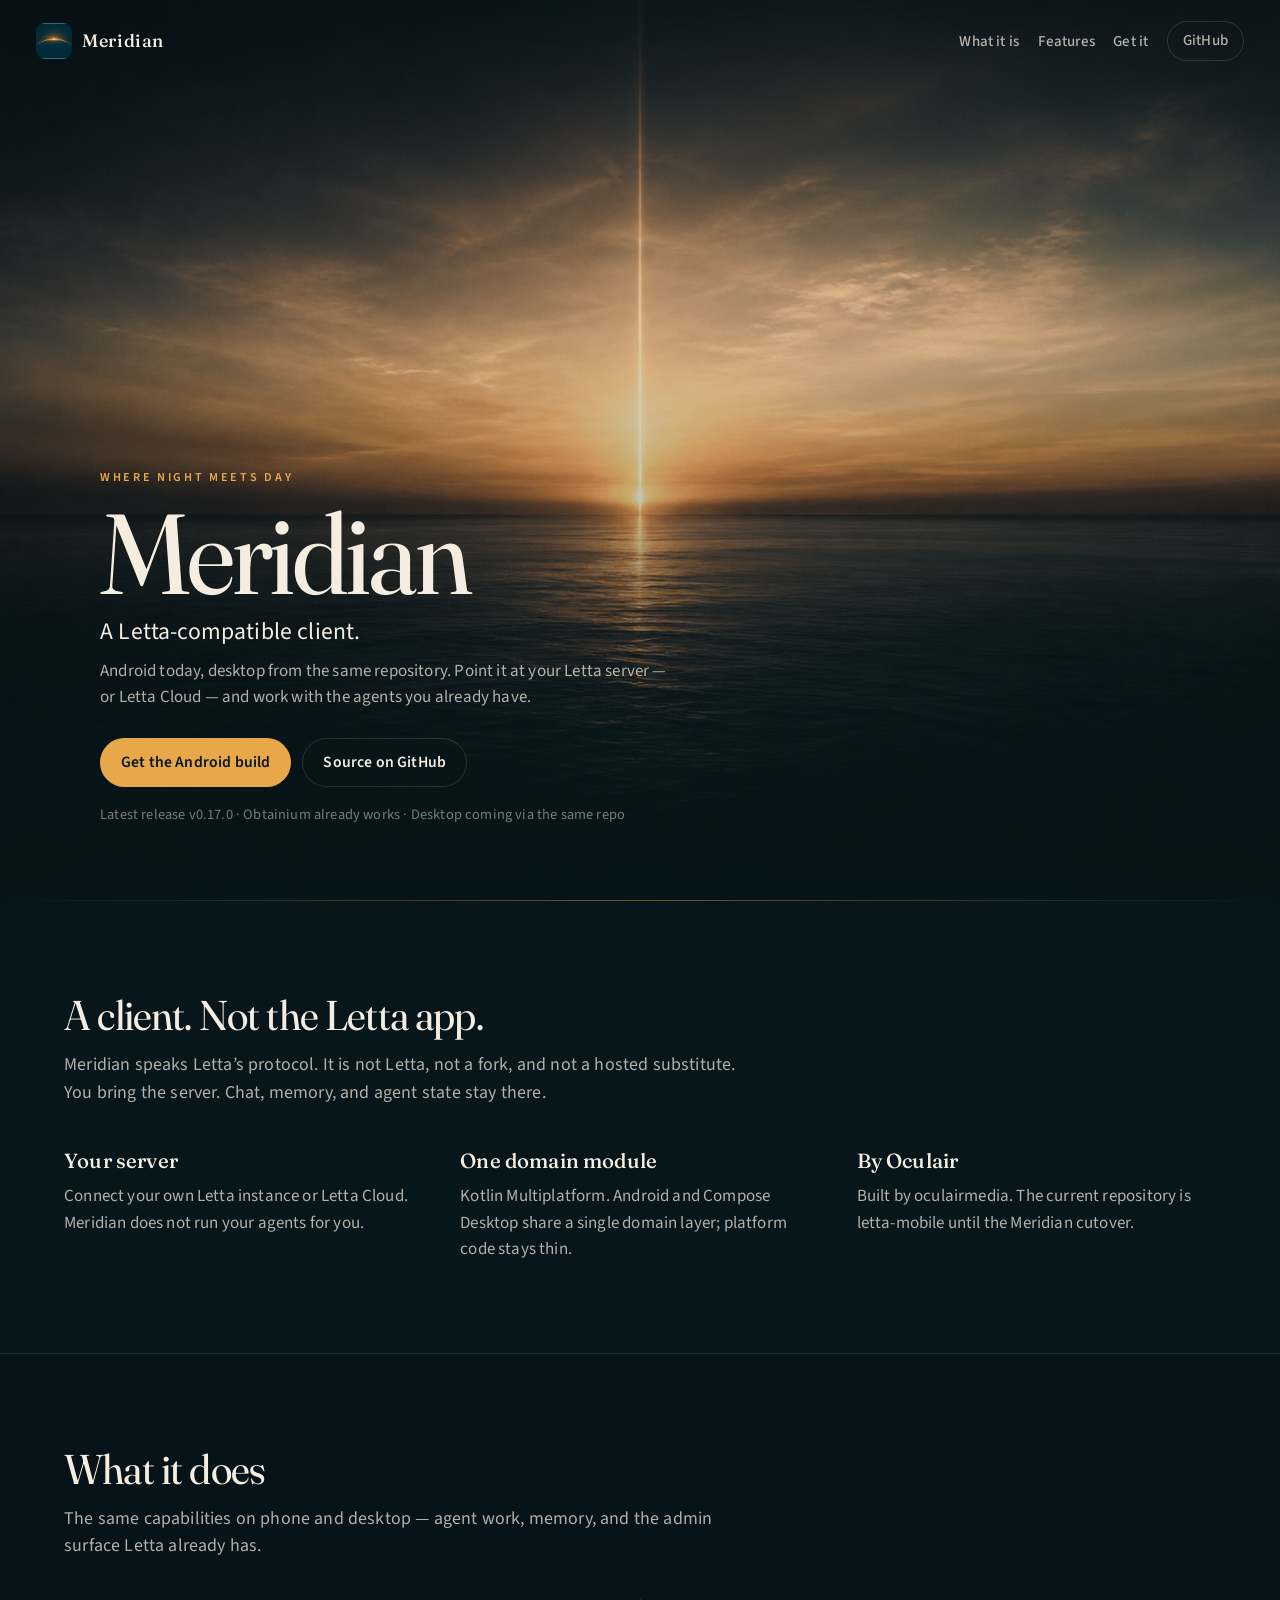
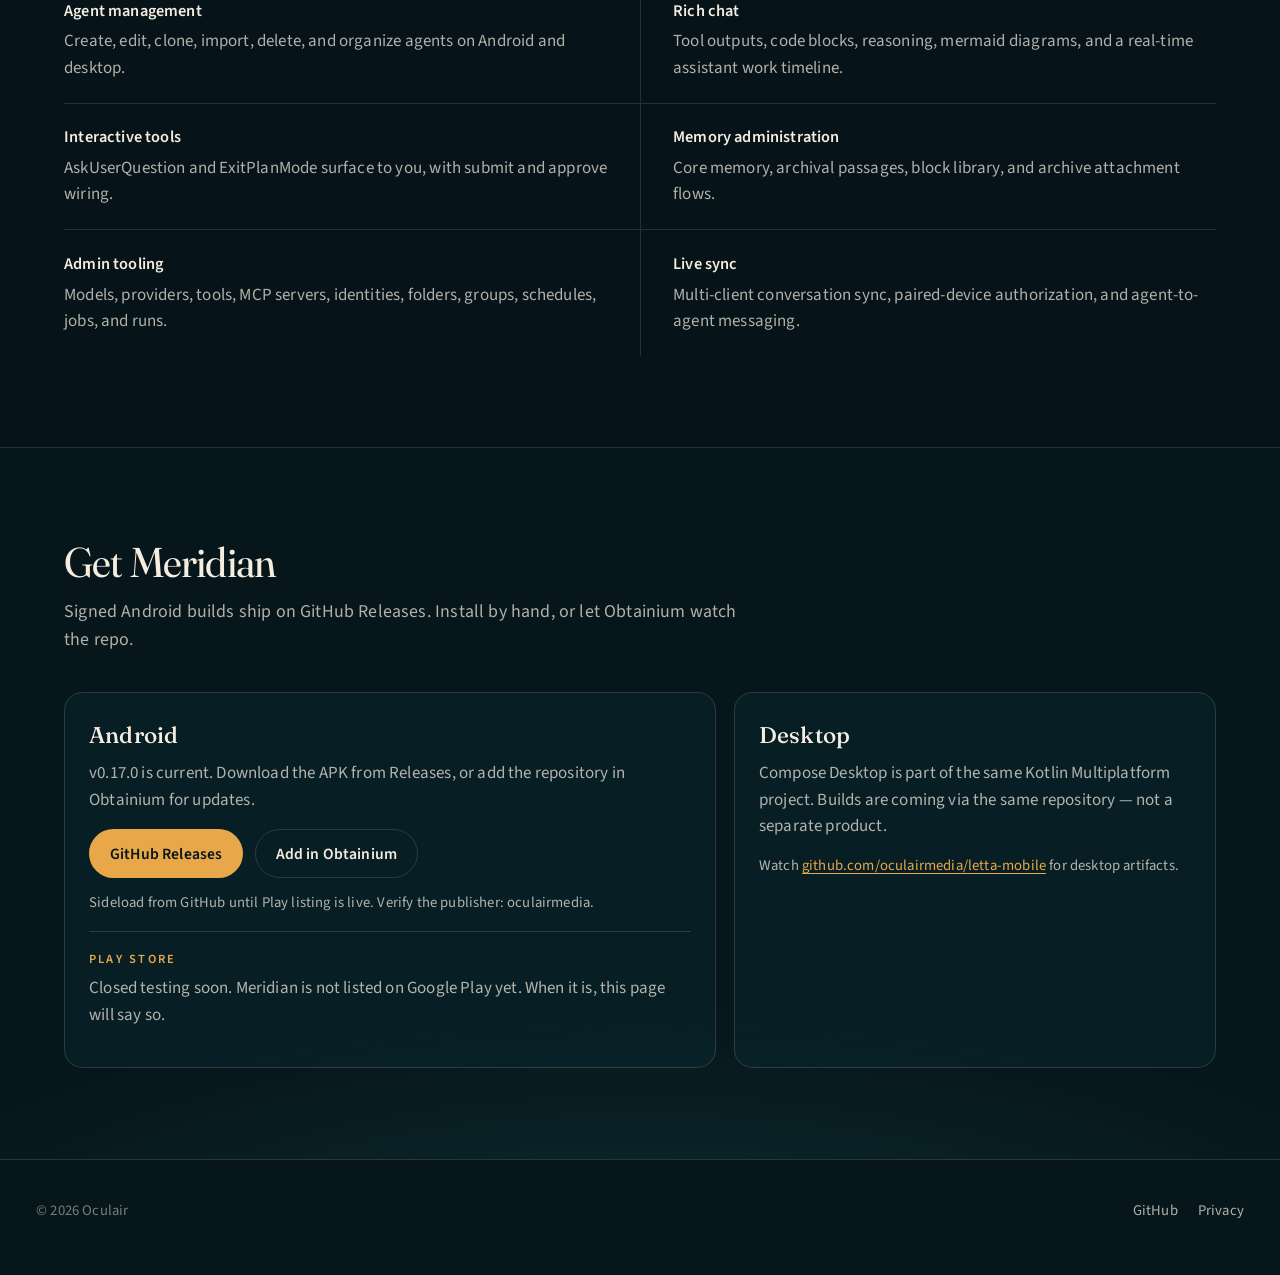
==== index.html @ 718d5632 "Add Meridian landing page and privacy policy." ====
<!DOCTYPE html>
<html lang="en">
<head>
  <meta charset="utf-8">
  <meta name="viewport" content="width=device-width, initial-scale=1">
  <title>Meridian — a Letta-compatible client</title>
  <meta name="description" content="A Letta-compatible client for Android and desktop. Manage agents, chat, memory, and admin on the Letta server you already run.">
  <meta name="theme-color" content="#07161A">
  <meta name="color-scheme" content="dark">
  <link rel="canonical" href="./">

  <meta property="og:type" content="website">
  <meta property="og:title" content="Meridian">
  <meta property="og:description" content="A Letta-compatible client for Android and desktop.">
  <meta property="og:image" content="assets/hero.png">
  <meta property="og:image:alt" content="Dawn over dark water, a vertical amber line of light at the horizon.">
  <meta name="twitter:card" content="summary_large_image">
  <meta name="twitter:title" content="Meridian">
  <meta name="twitter:description" content="A Letta-compatible client for Android and desktop.">
  <meta name="twitter:image" content="assets/hero.png">

  <link rel="icon" href="assets/favicon.ico" sizes="any">
  <link rel="icon" type="image/png" sizes="32x32" href="assets/favicon-32.png">
  <link rel="icon" type="image/png" sizes="16x16" href="assets/favicon-16.png">
  <link rel="apple-touch-icon" href="assets/apple-touch-icon.png">

  <link rel="preconnect" href="https://fonts.googleapis.com">
  <link rel="preconnect" href="https://fonts.gstatic.com" crossorigin>
  <link rel="preload" as="image" href="assets/hero.png" fetchpriority="high">
  <link href="https://fonts.googleapis.com/css2?family=Fraunces:opsz,wght@9..144,400;9..144,500&family=Source+Sans+3:ital,wght@0,400;0,500;0,600;1,400&display=swap" rel="stylesheet">
  <link rel="stylesheet" href="assets/site.css">
</head>
<body>
  <a class="skip" href="#main">Skip to content</a>

  <header class="nav nav-over">
    <a class="brand" href="./">
      <img src="assets/nav-mark.png" width="36" height="36" alt="">
      Meridian
    </a>
    <nav aria-label="Primary">
      <ul class="nav-links">
        <li class="hide-sm"><a href="#what">What it is</a></li>
        <li class="hide-sm"><a href="#features">Features</a></li>
        <li><a href="#get">Get it</a></li>
        <li><a class="nav-cta btn btn-ghost btn-sm" href="https://github.com/oculairmedia/letta-mobile">GitHub</a></li>
      </ul>
    </nav>
  </header>

  <main id="main">
    <section class="hero">
      <img
        class="hero-img"
        src="assets/hero.png"
        width="1536"
        height="1024"
        alt="Dawn over dark water: a thin vertical amber meridian of light at the horizon."
        fetchpriority="high"
      >
      <div class="hero-inner">
        <p class="kicker">Where night meets day</p>
        <h1>Meridian</h1>
        <p class="lede">A Letta-compatible client.</p>
        <p class="sub">Android today, desktop from the same repository. Point it at your Letta server — or Letta Cloud — and work with the agents you already have.</p>
        <div class="cta-row">
          <a class="btn btn-primary" href="https://github.com/oculairmedia/letta-mobile/releases">Get the Android build</a>
          <a class="btn btn-ghost" href="https://github.com/oculairmedia/letta-mobile">Source on GitHub</a>
        </div>
        <p class="meta">Latest release v0.17.0 · Obtainium already works · Desktop coming via the same repo</p>
      </div>
    </section>

    <hr class="dawn" aria-hidden="true">

    <section class="section position" id="what">
      <div class="wrap">
        <h2>A client. Not the Letta app.</h2>
        <p class="intro">Meridian speaks Letta’s protocol. It is not Letta, not a fork, and not a hosted substitute. You bring the server. Chat, memory, and agent state stay there.</p>
        <ul class="claims">
          <li>
            <h3>Your server</h3>
            <p>Connect your own Letta instance or Letta Cloud. Meridian does not run your agents for you.</p>
          </li>
          <li>
            <h3>One domain module</h3>
            <p>Kotlin Multiplatform. Android and Compose Desktop share a single domain layer; platform code stays thin.</p>
          </li>
          <li>
            <h3>By Oculair</h3>
            <p>Built by oculairmedia. The current repository is letta-mobile until the Meridian cutover.</p>
          </li>
        </ul>
      </div>
    </section>

    <section class="section features" id="features">
      <div class="wrap">
        <h2>What it does</h2>
        <p class="intro">The same capabilities on phone and desktop — agent work, memory, and the admin surface Letta already has.</p>
        <dl class="feat-list">
          <div class="feat">
            <dt>Agent management</dt>
            <dd>Create, edit, clone, import, delete, and organize agents on Android and desktop.</dd>
          </div>
          <div class="feat">
            <dt>Rich chat</dt>
            <dd>Tool outputs, code blocks, reasoning, mermaid diagrams, and a real-time assistant work timeline.</dd>
          </div>
          <div class="feat">
            <dt>Interactive tools</dt>
            <dd>AskUserQuestion and ExitPlanMode surface to you, with submit and approve wiring.</dd>
          </div>
          <div class="feat">
            <dt>Memory administration</dt>
            <dd>Core memory, archival passages, block library, and archive attachment flows.</dd>
          </div>
          <div class="feat">
            <dt>Admin tooling</dt>
            <dd>Models, providers, tools, MCP servers, identities, folders, groups, schedules, jobs, and runs.</dd>
          </div>
          <div class="feat">
            <dt>Live sync</dt>
            <dd>Multi-client conversation sync, paired-device authorization, and agent-to-agent messaging.</dd>
          </div>
        </dl>
      </div>
    </section>

    <section class="section get" id="get">
      <div class="wrap">
        <h2>Get Meridian</h2>
        <p class="intro">Signed Android builds ship on GitHub Releases. Install by hand, or let Obtainium watch the repo.</p>
        <div class="panels">
          <div class="panel">
            <h3>Android</h3>
            <p>v0.17.0 is current. Download the APK from Releases, or add the repository in Obtainium for updates.</p>
            <div class="cta-row">
              <a class="btn btn-primary" href="https://github.com/oculairmedia/letta-mobile/releases">GitHub Releases</a>
              <a class="btn btn-ghost" href="https://apps.obtainium.imranr.dev/redirect.html?r=obtainium://add/https://github.com/oculairmedia/letta-mobile/releases">Add in Obtainium</a>
            </div>
            <p class="note">Sideload from GitHub until Play listing is live. Verify the publisher: oculairmedia.</p>
            <div class="play">
              <h4>Play Store</h4>
              <p>Closed testing soon. Meridian is not listed on Google Play yet. When it is, this page will say so.</p>
            </div>
          </div>
          <div class="panel">
            <h3>Desktop</h3>
            <p>Compose Desktop is part of the same Kotlin Multiplatform project. Builds are coming via the same repository — not a separate product.</p>
            <p class="note">Watch <a href="https://github.com/oculairmedia/letta-mobile">github.com/oculairmedia/letta-mobile</a> for desktop artifacts.</p>
          </div>
        </div>
      </div>
    </section>
  </main>

  <footer class="site-foot">
    <p>© 2026 Oculair</p>
    <p class="foot-links">
      <a href="https://github.com/oculairmedia/letta-mobile">GitHub</a>
      <a href="privacy.html">Privacy</a>
    </p>
  </footer>
</body>
</html>
---- assets/site.css ----
/* Meridian — quiet dawn-line. No framework. */

:root {
  --ink: #07161A;
  --teal: #0B3D4A;
  --muted: #1A6B78;
  --amber: #E8A84A;
  --cream: #F4EDE0;
  --cream-72: rgba(244, 237, 224, 0.72);
  --cream-48: rgba(244, 237, 224, 0.48);
  --cream-14: rgba(244, 237, 224, 0.14);
  --font-display: "Fraunces", "Iowan Old Style", Palatino, "Palatino Linotype", serif;
  --font-body: "Source Sans 3", "Segoe UI", system-ui, sans-serif;
  --wide: 72rem;
  --radius: 999px;
}

*,
*::before,
*::after {
  box-sizing: border-box;
}

html {
  color-scheme: dark;
  scroll-behavior: smooth;
}

@media (prefers-reduced-motion: reduce) {
  html {
    scroll-behavior: auto;
  }

  *,
  *::before,
  *::after {
    animation-duration: 0.01ms !important;
    animation-iteration-count: 1 !important;
    transition-duration: 0.01ms !important;
  }
}

body {
  margin: 0;
  background: var(--ink);
  color: var(--cream);
  font-family: var(--font-body);
  font-size: 1.0625rem;
  line-height: 1.55;
  letter-spacing: 0.01em;
  -webkit-font-smoothing: antialiased;
  text-rendering: optimizeLegibility;
}

img {
  max-width: 100%;
  height: auto;
  display: block;
}

a {
  color: var(--amber);
  text-decoration-thickness: 1px;
  text-underline-offset: 0.18em;
}

a:hover {
  color: var(--cream);
}

:focus-visible {
  outline: 2px solid var(--amber);
  outline-offset: 3px;
}

.skip {
  position: absolute;
  left: 1rem;
  top: -5rem;
  z-index: 100;
  background: var(--amber);
  color: var(--ink);
  padding: 0.5rem 0.9rem;
  font-weight: 600;
  text-decoration: none;
  border-radius: 0.3rem;
}

.skip:focus {
  top: 1rem;
}

/* —— Nav —— */
.nav {
  display: flex;
  align-items: center;
  justify-content: space-between;
  gap: 1rem;
  padding: 1.05rem 1.25rem;
}

.nav-over {
  position: absolute;
  top: 0;
  left: 0;
  right: 0;
  z-index: 10;
}

.nav-solid {
  position: relative;
  border-bottom: 1px solid var(--cream-14);
  background: var(--ink);
}

.brand {
  display: flex;
  align-items: center;
  gap: 0.65rem;
  color: var(--cream);
  text-decoration: none;
  font-family: var(--font-display);
  font-weight: 500;
  font-size: 1.12rem;
  letter-spacing: 0.03em;
}

.brand:hover {
  color: var(--cream);
}

.brand img {
  width: 36px;
  height: 36px;
  object-fit: cover;
  border-radius: 9px;
}

.nav-links {
  display: flex;
  align-items: center;
  gap: 1.15rem;
  list-style: none;
  margin: 0;
  padding: 0;
}

.nav-links a {
  color: var(--cream-72);
  text-decoration: none;
  font-size: 0.94rem;
  font-weight: 500;
}

.nav-links a:hover {
  color: var(--cream);
}

.nav-cta {
  display: none;
}

@media (min-width: 720px) {
  .nav {
    padding: 1.3rem 2.25rem;
  }

  .nav-cta {
    display: inline-flex;
  }
}

/* —— Buttons —— */
.btn {
  display: inline-flex;
  align-items: center;
  justify-content: center;
  gap: 0.4rem;
  padding: 0.72rem 1.25rem;
  border-radius: var(--radius);
  font-family: var(--font-body);
  font-size: 0.98rem;
  font-weight: 600;
  letter-spacing: 0.01em;
  text-decoration: none;
  border: 1px solid transparent;
  transition: background 0.15s ease, color 0.15s ease, border-color 0.15s ease;
}

.btn-primary {
  background: var(--amber);
  color: var(--ink);
}

.btn-primary:hover {
  background: var(--cream);
  color: var(--ink);
}

.btn-ghost {
  background: transparent;
  color: var(--cream);
  border-color: var(--cream-14);
}

.btn-ghost:hover {
  border-color: var(--amber);
  color: var(--cream);
}

.btn-sm {
  padding: 0.48rem 0.95rem;
  font-size: 0.9rem;
}

/* —— Hero —— */
.hero {
  position: relative;
  min-height: 100svh;
  display: flex;
  flex-direction: column;
  justify-content: flex-end;
  isolation: isolate;
}

.hero-img {
  position: absolute;
  inset: 0;
  width: 100%;
  height: 100%;
  object-fit: cover;
  object-position: center 42%;
  z-index: -2;
}

.hero::after {
  content: "";
  position: absolute;
  inset: 0;
  z-index: -1;
  background:
    linear-gradient(
      180deg,
      rgba(7, 22, 26, 0.58) 0%,
      rgba(7, 22, 26, 0.1) 30%,
      rgba(7, 22, 26, 0.22) 55%,
      rgba(7, 22, 26, 0.94) 100%
    );
}

.hero-inner {
  width: 100%;
  max-width: var(--wide);
  margin: 0 auto;
  padding: 0 1.25rem 3.2rem;
}

@media (min-width: 720px) {
  .hero-inner {
    padding: 0 2.25rem 4.6rem;
  }
}

.kicker {
  margin: 0 0 0.8rem;
  font-size: 0.76rem;
  font-weight: 600;
  letter-spacing: 0.22em;
  text-transform: uppercase;
  color: var(--amber);
}

h1 {
  margin: 0 0 0.55rem;
  font-family: var(--font-display);
  font-weight: 400;
  font-size: clamp(3.1rem, 11vw, 7.1rem);
  line-height: 0.92;
  letter-spacing: -0.028em;
  font-variation-settings: "opsz" 144, "SOFT" 25, "WONK" 0.65;
}

.lede {
  margin: 0 0 0.45rem;
  max-width: 22em;
  font-size: clamp(1.16rem, 2.2vw, 1.48rem);
  font-weight: 400;
  color: var(--cream);
}

.sub {
  margin: 0 0 1.7rem;
  max-width: 34em;
  color: var(--cream-72);
}

.cta-row {
  display: flex;
  flex-wrap: wrap;
  gap: 0.7rem;
  align-items: center;
  margin-bottom: 1.05rem;
}

.meta {
  margin: 0;
  color: var(--cream-48);
  font-size: 0.9rem;
}

/* —— Sections —— */
.section {
  padding: 4.2rem 1.25rem;
}

@media (min-width: 720px) {
  .section {
    padding: 5.7rem 2.25rem;
  }
}

.wrap {
  max-width: var(--wide);
  margin: 0 auto;
}

.section h2 {
  margin: 0 0 0.7rem;
  font-family: var(--font-display);
  font-weight: 400;
  font-size: clamp(1.85rem, 4vw, 2.6rem);
  letter-spacing: -0.02em;
  line-height: 1.15;
  font-variation-settings: "opsz" 80, "SOFT" 12;
}

.intro {
  margin: 0 0 2.4rem;
  max-width: 38em;
  font-size: 1.12rem;
  color: var(--cream-72);
}

.dawn {
  height: 1px;
  border: 0;
  margin: 0;
  background: linear-gradient(90deg, transparent, var(--amber) 50%, transparent);
  opacity: 0.42;
}

.claims {
  display: grid;
  gap: 1.8rem;
  margin: 0;
  padding: 0;
  list-style: none;
}

@media (min-width: 800px) {
  .claims {
    grid-template-columns: 1fr 1fr 1fr;
    gap: 2.3rem;
  }
}

.claims h3 {
  margin: 0 0 0.4rem;
  font-family: var(--font-display);
  font-size: 1.28rem;
  font-weight: 500;
}

.claims p {
  margin: 0;
  color: var(--cream-72);
}

.features {
  background: #061318;
  border-top: 1px solid var(--cream-14);
  border-bottom: 1px solid var(--cream-14);
}

.feat-list {
  display: grid;
  margin: 0;
}

@media (min-width: 800px) {
  .feat-list {
    grid-template-columns: 1fr 1fr;
  }
}

.feat {
  padding: 1.35rem 0;
  border-top: 1px solid var(--cream-14);
}

@media (min-width: 800px) {
  .feat:nth-child(odd) {
    padding-right: 2rem;
  }

  .feat:nth-child(even) {
    padding-left: 2rem;
    border-left: 1px solid var(--cream-14);
  }

  .feat:nth-child(-n + 2) {
    border-top: 0;
    padding-top: 0;
  }
}

.feat dt {
  margin: 0 0 0.28rem;
  font-size: 1.02rem;
  font-weight: 600;
  color: var(--cream);
}

.feat dd {
  margin: 0;
  color: var(--cream-72);
}

.get {
  background:
    radial-gradient(1200px 420px at 50% 120%, rgba(26, 107, 120, 0.28), transparent 70%),
    var(--ink);
}

.panels {
  display: grid;
  gap: 1.1rem;
}

@media (min-width: 840px) {
  .panels {
    grid-template-columns: 1.15fr 0.85fr;
  }
}

.panel {
  background: rgba(11, 61, 74, 0.22);
  border: 1px solid var(--cream-14);
  border-radius: 1.15rem;
  padding: 1.55rem 1.5rem 1.45rem;
}

.panel h3 {
  margin: 0 0 0.45rem;
  font-family: var(--font-display);
  font-size: 1.42rem;
  font-weight: 500;
}

.panel p {
  margin: 0 0 1rem;
  color: var(--cream-72);
}

.panel .cta-row {
  margin-bottom: 0.85rem;
}

.note {
  margin: 0;
  font-size: 0.92rem;
  color: var(--cream-48);
}

.play {
  margin-top: 0.35rem;
  padding-top: 1.15rem;
  border-top: 1px solid var(--cream-14);
}

.play h4 {
  margin: 0 0 0.35rem;
  font-size: 0.78rem;
  font-weight: 600;
  letter-spacing: 0.18em;
  text-transform: uppercase;
  color: var(--amber);
}

/* —— Footer —— */
.site-foot {
  display: flex;
  flex-wrap: wrap;
  gap: 0.75rem 1.5rem;
  justify-content: space-between;
  align-items: center;
  padding: 1.45rem 1.25rem 2.2rem;
  border-top: 1px solid var(--cream-14);
  color: var(--cream-48);
  font-size: 0.92rem;
}

.site-foot a {
  color: var(--cream-72);
  text-decoration: none;
}

.site-foot a:hover {
  color: var(--amber);
}

.foot-links {
  display: flex;
  gap: 1.25rem;
}

@media (min-width: 720px) {
  .site-foot {
    padding: 1.55rem 2.25rem 2.35rem;
  }
}

/* —— Privacy —— */
.prose {
  max-width: 42rem;
  margin: 0 auto;
  padding: 2.4rem 1.25rem 4.5rem;
}

.prose h1 {
  font-size: clamp(2.35rem, 6vw, 3.5rem);
  margin-bottom: 0.35rem;
}

.updated {
  margin: 0 0 2rem;
  color: var(--cream-48);
}

.prose h2 {
  margin: 2.2rem 0 0.55rem;
  font-family: var(--font-display);
  font-weight: 500;
  font-size: 1.42rem;
  letter-spacing: -0.015em;
}

.prose p,
.prose li {
  color: var(--cream-72);
}

.prose ul {
  padding-left: 1.15rem;
}

.prose li {
  margin: 0.38rem 0;
}

.prose strong {
  color: var(--cream);
  font-weight: 600;
}

@media (max-width: 639px) {
  .hide-sm {
    display: none;
  }
}
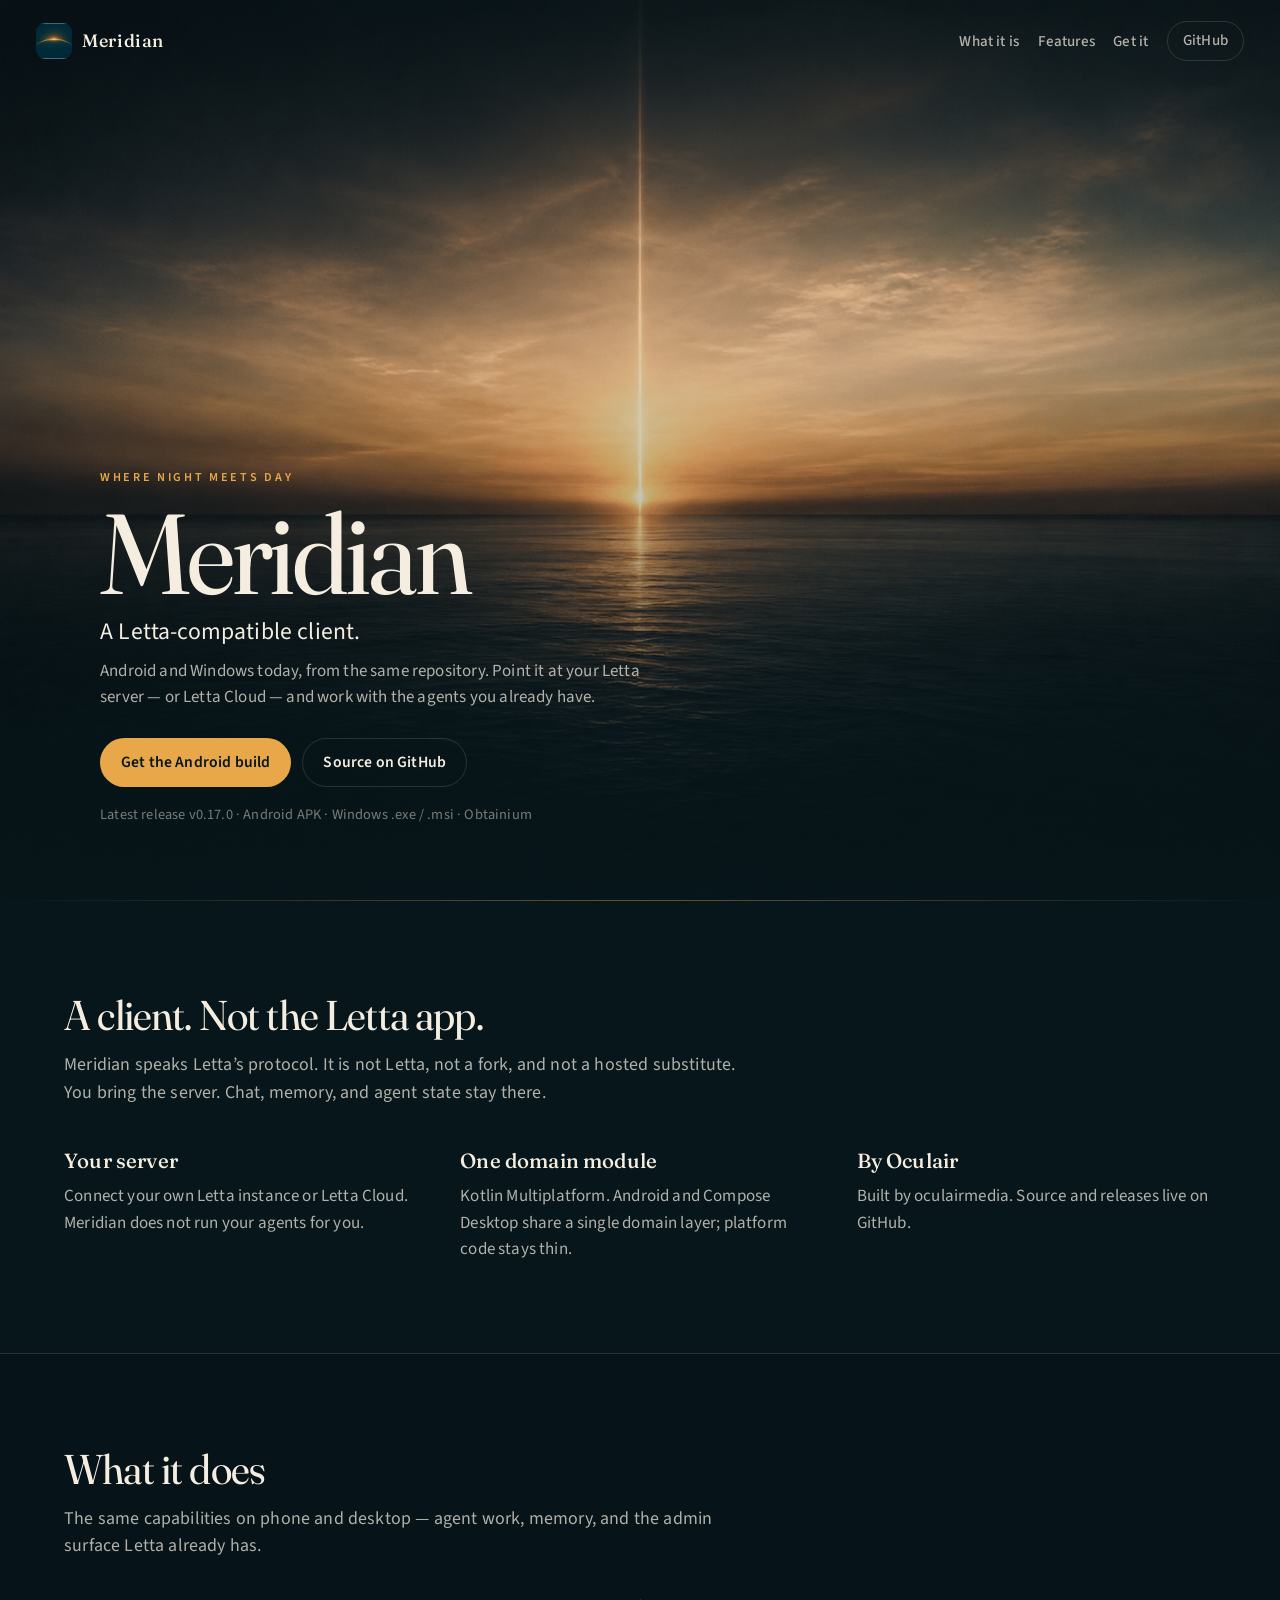
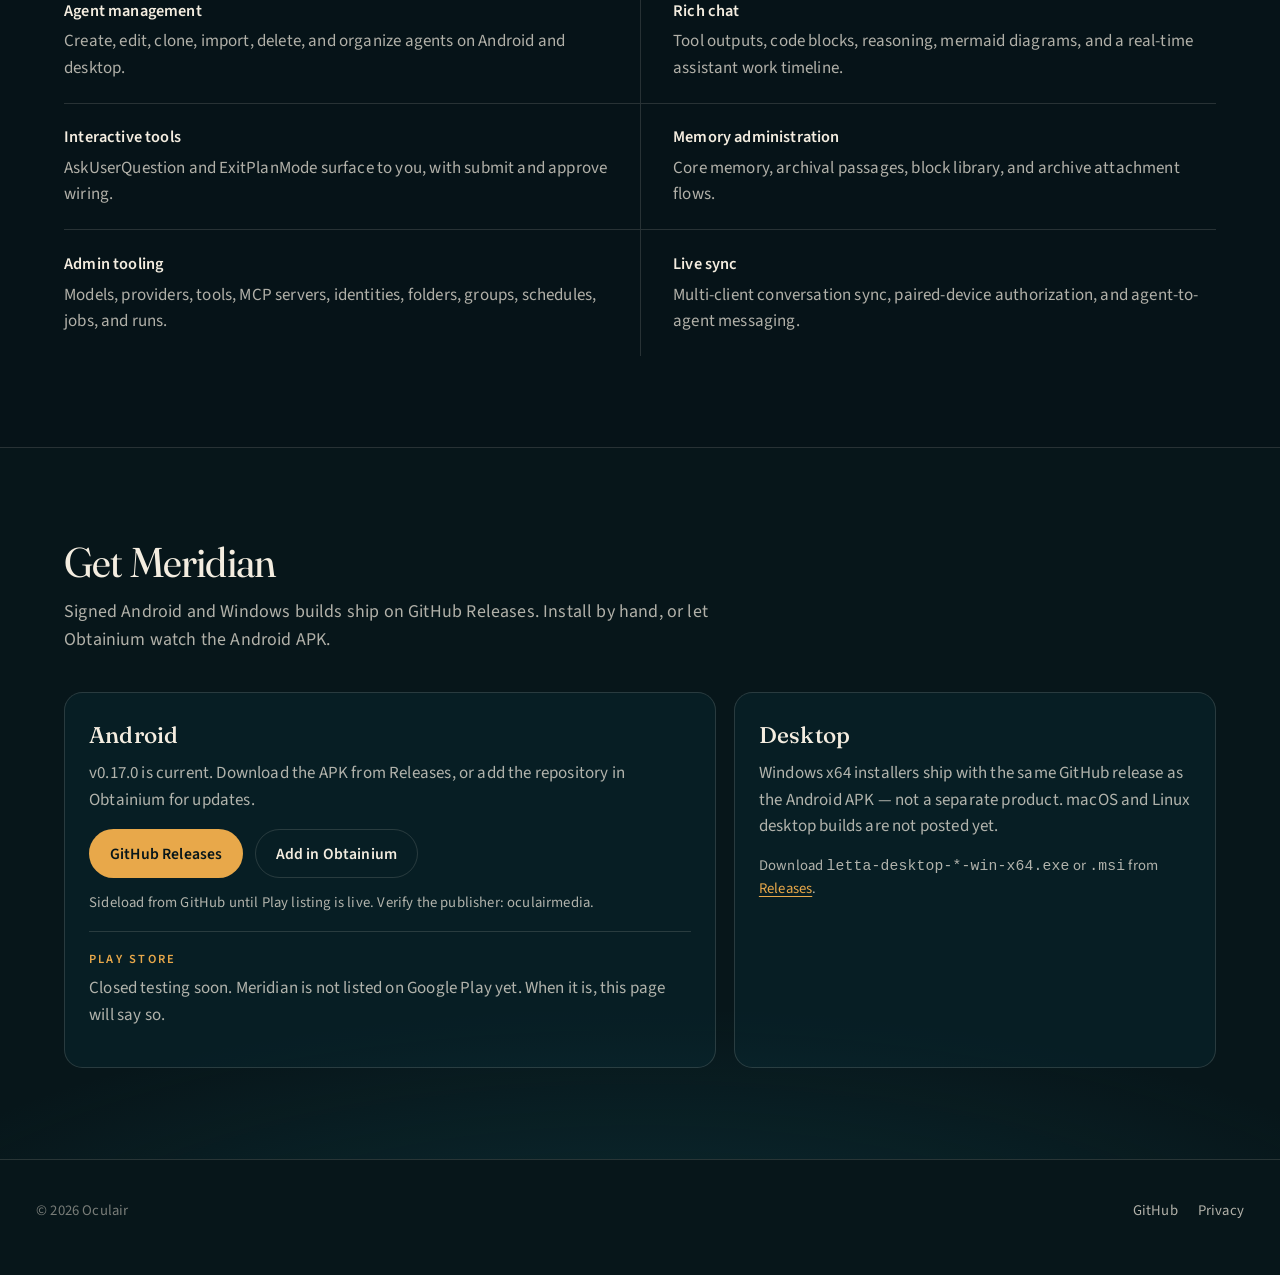
==== commit b98d64e8: "Fix desktop availability and host absolute Open Graph URLs. Windows installers already ship on v0.17" ====
--- a/index.html
+++ b/index.html
@@ -7,17 +7,17 @@
   <meta name="description" content="A Letta-compatible client for Android and desktop. Manage agents, chat, memory, and admin on the Letta server you already run.">
   <meta name="theme-color" content="#07161A">
   <meta name="color-scheme" content="dark">
-  <link rel="canonical" href="./">
+  <link rel="canonical" href="https://oculairmedia.github.io/meridian-site/">
 
   <meta property="og:type" content="website">
   <meta property="og:title" content="Meridian">
   <meta property="og:description" content="A Letta-compatible client for Android and desktop.">
-  <meta property="og:image" content="assets/hero.png">
+  <meta property="og:image" content="https://oculairmedia.github.io/meridian-site/assets/hero.png">
   <meta property="og:image:alt" content="Dawn over dark water, a vertical amber line of light at the horizon.">
   <meta name="twitter:card" content="summary_large_image">
   <meta name="twitter:title" content="Meridian">
   <meta name="twitter:description" content="A Letta-compatible client for Android and desktop.">
-  <meta name="twitter:image" content="assets/hero.png">
+  <meta name="twitter:image" content="https://oculairmedia.github.io/meridian-site/assets/hero.png">
 
   <link rel="icon" href="assets/favicon.ico" sizes="any">
   <link rel="icon" type="image/png" sizes="32x32" href="assets/favicon-32.png">
@@ -62,12 +62,12 @@
         <p class="kicker">Where night meets day</p>
         <h1>Meridian</h1>
         <p class="lede">A Letta-compatible client.</p>
-        <p class="sub">Android today, desktop from the same repository. Point it at your Letta server — or Letta Cloud — and work with the agents you already have.</p>
+        <p class="sub">Android and Windows today, from the same repository. Point it at your Letta server — or Letta Cloud — and work with the agents you already have.</p>
         <div class="cta-row">
           <a class="btn btn-primary" href="https://github.com/oculairmedia/letta-mobile/releases">Get the Android build</a>
           <a class="btn btn-ghost" href="https://github.com/oculairmedia/letta-mobile">Source on GitHub</a>
         </div>
-        <p class="meta">Latest release v0.17.0 · Obtainium already works · Desktop coming via the same repo</p>
+        <p class="meta">Latest release v0.17.0 · Android APK · Windows .exe / .msi · Obtainium</p>
       </div>
     </section>
 
@@ -88,7 +88,7 @@
           </li>
           <li>
             <h3>By Oculair</h3>
-            <p>Built by oculairmedia. The current repository is letta-mobile until the Meridian cutover.</p>
+            <p>Built by oculairmedia. Source and releases live on GitHub.</p>
           </li>
         </ul>
       </div>
@@ -130,7 +130,7 @@
     <section class="section get" id="get">
       <div class="wrap">
         <h2>Get Meridian</h2>
-        <p class="intro">Signed Android builds ship on GitHub Releases. Install by hand, or let Obtainium watch the repo.</p>
+        <p class="intro">Signed Android and Windows builds ship on GitHub Releases. Install by hand, or let Obtainium watch the Android APK.</p>
         <div class="panels">
           <div class="panel">
             <h3>Android</h3>
@@ -147,8 +147,8 @@
           </div>
           <div class="panel">
             <h3>Desktop</h3>
-            <p>Compose Desktop is part of the same Kotlin Multiplatform project. Builds are coming via the same repository — not a separate product.</p>
-            <p class="note">Watch <a href="https://github.com/oculairmedia/letta-mobile">github.com/oculairmedia/letta-mobile</a> for desktop artifacts.</p>
+            <p>Windows x64 installers ship with the same GitHub release as the Android APK — not a separate product. macOS and Linux desktop builds are not posted yet.</p>
+            <p class="note">Download <code>letta-desktop-*-win-x64.exe</code> or <code>.msi</code> from <a href="https://github.com/oculairmedia/letta-mobile/releases">Releases</a>.</p>
           </div>
         </div>
       </div>
